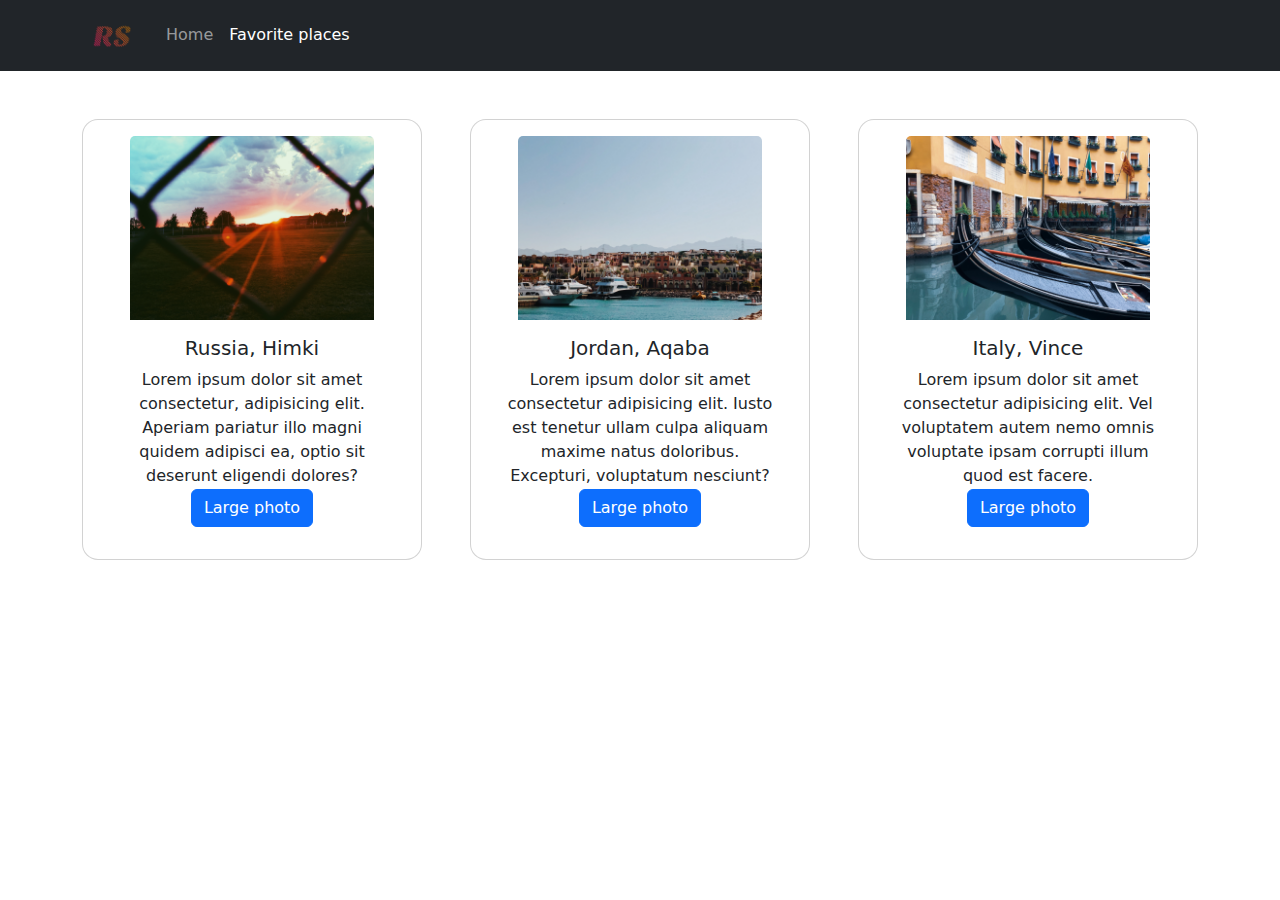
==== places.html @ 373137a2 "it's All project" ====
<!DOCTYPE html>
<html lang="en">
<head>
    <meta charset="UTF-8">
    <meta name="viewport" content="width=device-width, initial-scale=1.0">
    <title>My favorite places</title>
    <link rel="stylesheet" href="https://cdn.jsdelivr.net/npm/bootstrap@5.2.0-beta1/dist/css/bootstrap.min.css"
    /> 
    <link rel="stylesheet" href="main.css">
    <script src="https://cdn.jsdelivr.net/npm/bootstrap@5.1.3/dist/js/bootstrap.bundle.min.js" integrity="sha384-ka7Sk0Gln4gmtz2MlQnikT1wXgYsOg+OMhuP+IlRH9sENBO0LRn5q+8nbTov4+1p" crossorigin="anonymous">
    </script> 
    <link rel="apple-touch-icon" sizes="180x180" href="/apple-touch-icon.png">
    <link rel="icon" type="image/png" sizes="32x32" href="/favicon-32x32.png">
    <link rel="icon" type="image/png" sizes="16x16" href="/favicon-16x16.png">
    <link rel="manifest" href="/site.webmanifest"> 
    <style>
      .card {
        border-radius: 1em;
        text-align: center;
        padding: 1em;
      }
      .card:hover {
        background-color: rgba(0, 0, 0, 0.1);
      }
      .card img { 
       width: 80%;
       margin: auto;
      }
    </style>
</head>
<body>
  <nav class="navbar navbar-expand-lg navbar-dark bg-dark">
    <div class="container">
      <a class="navbar-brand p-0" href="/">
        <img src="RS (1).png" alt="logo" width="60"></a>
      <button class="navbar-toggler" type="button" data-bs-toggle="collapse" data-bs-target="#navbarNav" aria-controls="navbarNav" aria-expanded="false" aria-label="Toggle navigation">
        <span class="navbar-toggler-icon"></span>
      </button>
      <div class="collapse navbar-collapse" id="navbarNav">
        <ul class="navbar-nav">
          <li class="nav-item">
            <a class="nav-link" aria-current="page" href="/">Home</a>
          </li>
          <li class="nav-item">
            <a class="nav-link active" href="places.html">Favorite places</a>
          </li> 
        </ul>
      </div>
    </div>
  </nav>
  <div class="container my-5">
   <div class="row row-cols-1 row-cols-md-2 row-cols-lg-3 g-5">
   <div class="col">
     <div class="card">
       <img src="himki.jpg.jpg" class="card-img-top" alt="My image">
       <div class="card-body">
         <h5 class="card-title">Russia, Himki</h5>
         <p class="card-text">Lorem ipsum dolor sit amet consectetur, adipisicing elit. Aperiam pariatur illo magni quidem adipisci ea, optio sit deserunt eligendi dolores? </p>
         <a href="himki.jpg.jpg" target="_blank" class="btn btn-primary">Large photo</a>
        </div>
      </div>
    </div>
     <div class="col">
     <div class="card">
       <img src="jordan.jpg.jpg" class="card-img-top" alt="My image">
       <div class="card-body">
         <h5 class="card-title">Jordan, Aqaba</h5>
         <p class="card-text">Lorem ipsum dolor sit amet consectetur adipisicing elit. Iusto est tenetur ullam culpa aliquam maxime natus doloribus. Excepturi, voluptatum nesciunt?</p>
         <a href="jordan.jpg.jpg" target="_blank" class="btn btn-primary">Large photo</a>
        </div>
      </div>
    </div> <div class="col">
     <div class="card">
       <img src="vince.jpg.jpg" target="_blank" class="card-img-top" alt="My image">
       <div class="card-body">
         <h5 class="card-title">Italy, Vince</h5>
         <p class="card-text">Lorem ipsum dolor sit amet consectetur adipisicing elit. Vel voluptatem autem nemo omnis voluptate ipsam corrupti illum quod est facere.</p>
         <a href="vince.jpg.jpg" target="_blank" class="btn btn-primary">Large photo</a>
        </div>
      </div>
    </div>
  </div>
   </div>
  </div>
</body>
</html>
---- main.css ----
.row {
    justify-content: space-between;
}

.rounded-img {
    margin: 3em;
    margin-bottom: 0.2em;
  
}

h1 {
    margin: 0.1em;
}

p {
    margin: 0.1em;
}
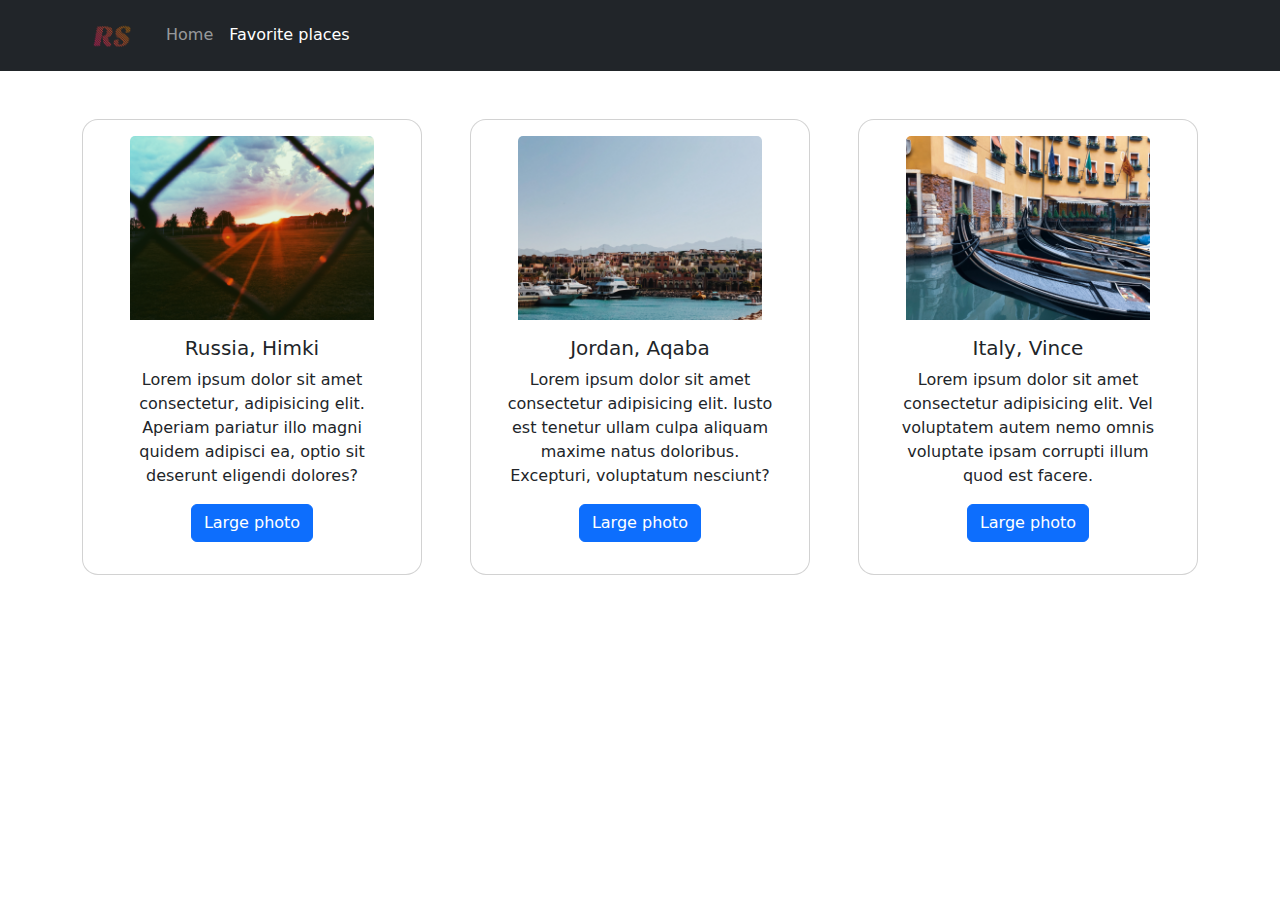
==== commit 476a414c: "add imgs" ====
--- a/places.html
+++ b/places.html
@@ -6,7 +6,7 @@
     <title>My favorite places</title>
     <link rel="stylesheet" href="https://cdn.jsdelivr.net/npm/bootstrap@5.2.0-beta1/dist/css/bootstrap.min.css"
     /> 
-    <link rel="stylesheet" href="main.css">
+    <link rel="stylesheet" href="places.css">
     <script src="https://cdn.jsdelivr.net/npm/bootstrap@5.1.3/dist/js/bootstrap.bundle.min.js" integrity="sha384-ka7Sk0Gln4gmtz2MlQnikT1wXgYsOg+OMhuP+IlRH9sENBO0LRn5q+8nbTov4+1p" crossorigin="anonymous">
     </script> 
     <link rel="apple-touch-icon" sizes="180x180" href="/apple-touch-icon.png">
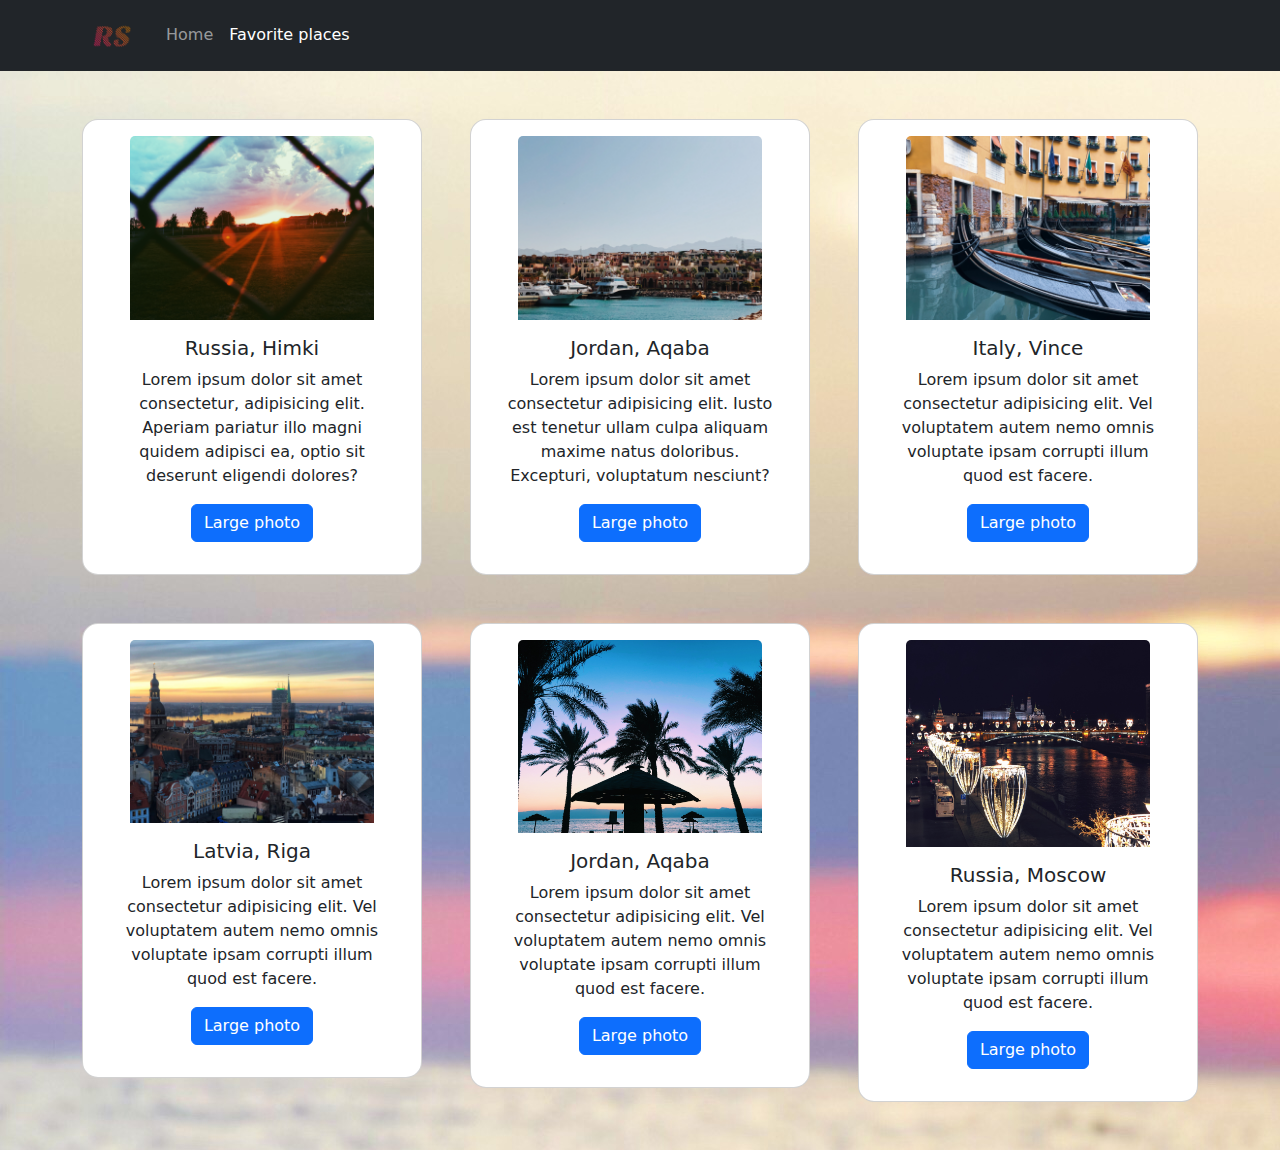
==== commit c1419e39: "add some photos" ====
--- a/places.html
+++ b/places.html
@@ -69,7 +69,8 @@
          <a href="jordan.jpg.jpg" target="_blank" class="btn btn-primary">Large photo</a>
         </div>
       </div>
-    </div> <div class="col">
+    </div> 
+    <div class="col">
      <div class="card">
        <img src="vince.jpg.jpg" target="_blank" class="card-img-top" alt="My image">
        <div class="card-body">
@@ -79,6 +80,36 @@
         </div>
       </div>
     </div>
+      <div class="col">
+     <div class="card">
+       <img src="Latvia.jpg.jpg" target="_blank" class="card-img-top" alt="My image">
+       <div class="card-body">
+         <h5 class="card-title">Latvia, Riga</h5>
+         <p class="card-text">Lorem ipsum dolor sit amet consectetur adipisicing elit. Vel voluptatem autem nemo omnis voluptate ipsam corrupti illum quod est facere.</p>
+         <a href="Latvia.jpg.jpg" target="_blank" class="btn btn-primary">Large photo</a>
+        </div>
+      </div>
+    </div>
+    <div class="col">
+     <div class="card">
+       <img src="jordan.jpg" target="_blank" class="card-img-top" alt="My image">
+       <div class="card-body">
+         <h5 class="card-title">Jordan, Aqaba</h5>
+         <p class="card-text">Lorem ipsum dolor sit amet consectetur adipisicing elit. Vel voluptatem autem nemo omnis voluptate ipsam corrupti illum quod est facere.</p>
+         <a href="jordan.jpg" target="_blank" class="btn btn-primary">Large photo</a>
+        </div>
+      </div>
+    </div>
+     <div class="col">
+     <div class="card">
+       <img src="Moscow.jpg.JPG" target="_blank" class="card-img-top" alt="My image">
+       <div class="card-body">
+         <h5 class="card-title">Russia, Moscow</h5>
+         <p class="card-text">Lorem ipsum dolor sit amet consectetur adipisicing elit. Vel voluptatem autem nemo omnis voluptate ipsam corrupti illum quod est facere.</p>
+         <a href="Moscow.jpg.JPG" target="_blank" class="btn btn-primary">Large photo</a>
+        </div>
+      </div>
+    </div>
   </div>
    </div>
   </div>
--- a/places.css
+++ b/places.css
@@ -0,0 +1,4 @@
+body  {
+     background: rgba(202, 230, 246, 0.795);
+     background-image: url(Anapa.jpg.jpg);
+}